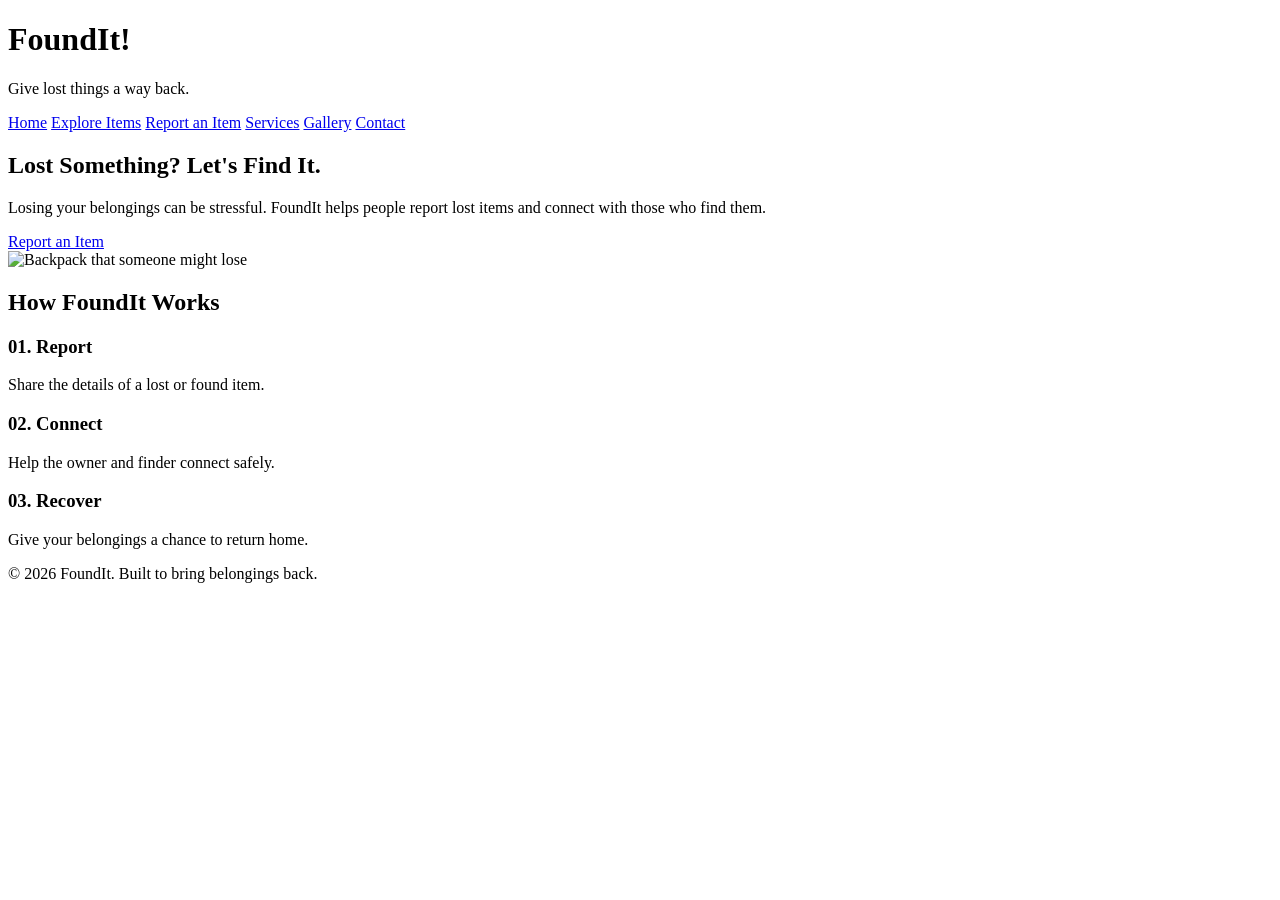
==== index.html @ bd084ee5 "Build FoundIt homepage" ====
<!DOCTYPE html>
<html lang="en">
<head>
    <meta charset="UTF-8">
    <meta name="viewport" content="width=device-width, initial-scale=1.0">
    <title>FoundIt | Lost and Found</title>
    <link rel="stylesheet" href="home.css">
</head>
<body>

    <header>
        <h1 id="logo">FoundIt<span>!</span></h1>
        <p class="tagline">Give lost things a way back.</p>

        <nav>
            <a href="index.html">Home</a>
            <a href="media.html">Explore Items</a>
            <a href="register.html">Report an Item</a>
            <a href="services.html">Services</a>
            <a href="portfolio.html">Gallery</a>
            <a href="contact.html">Contact</a>
        </nav>
    </header>

    <main>
        <section class="hero">
            <div class="hero-text">
                <h2>Lost Something? Let's Find It.</h2>

                <p>
                    Losing your belongings can be stressful.
                    FoundIt helps people report lost items and
                    connect with those who find them.
                </p>

                <a class="main-button" href="register.html">
                    Report an Item
                </a>
            </div>

            <img
                src="https://images.unsplash.com/photo-1553062407-98eeb64c6a62?auto=format&fit=crop&w=900&q=80"
                alt="Backpack that someone might lose"
            >
        </section>

        <section class="steps">
            <h2>How FoundIt Works</h2>

            <div class="step">
                <h3>01. Report</h3>
                <p>Share the details of a lost or found item.</p>
            </div>

            <div class="step">
                <h3>02. Connect</h3>
                <p>Help the owner and finder connect safely.</p>
            </div>

            <div class="step">
                <h3>03. Recover</h3>
                <p>Give your belongings a chance to return home.</p>
            </div>
        </section>
    </main>

    <footer>
        <p>&copy; 2026 FoundIt. Built to bring belongings back.</p>
    </footer>

</body>
</html>
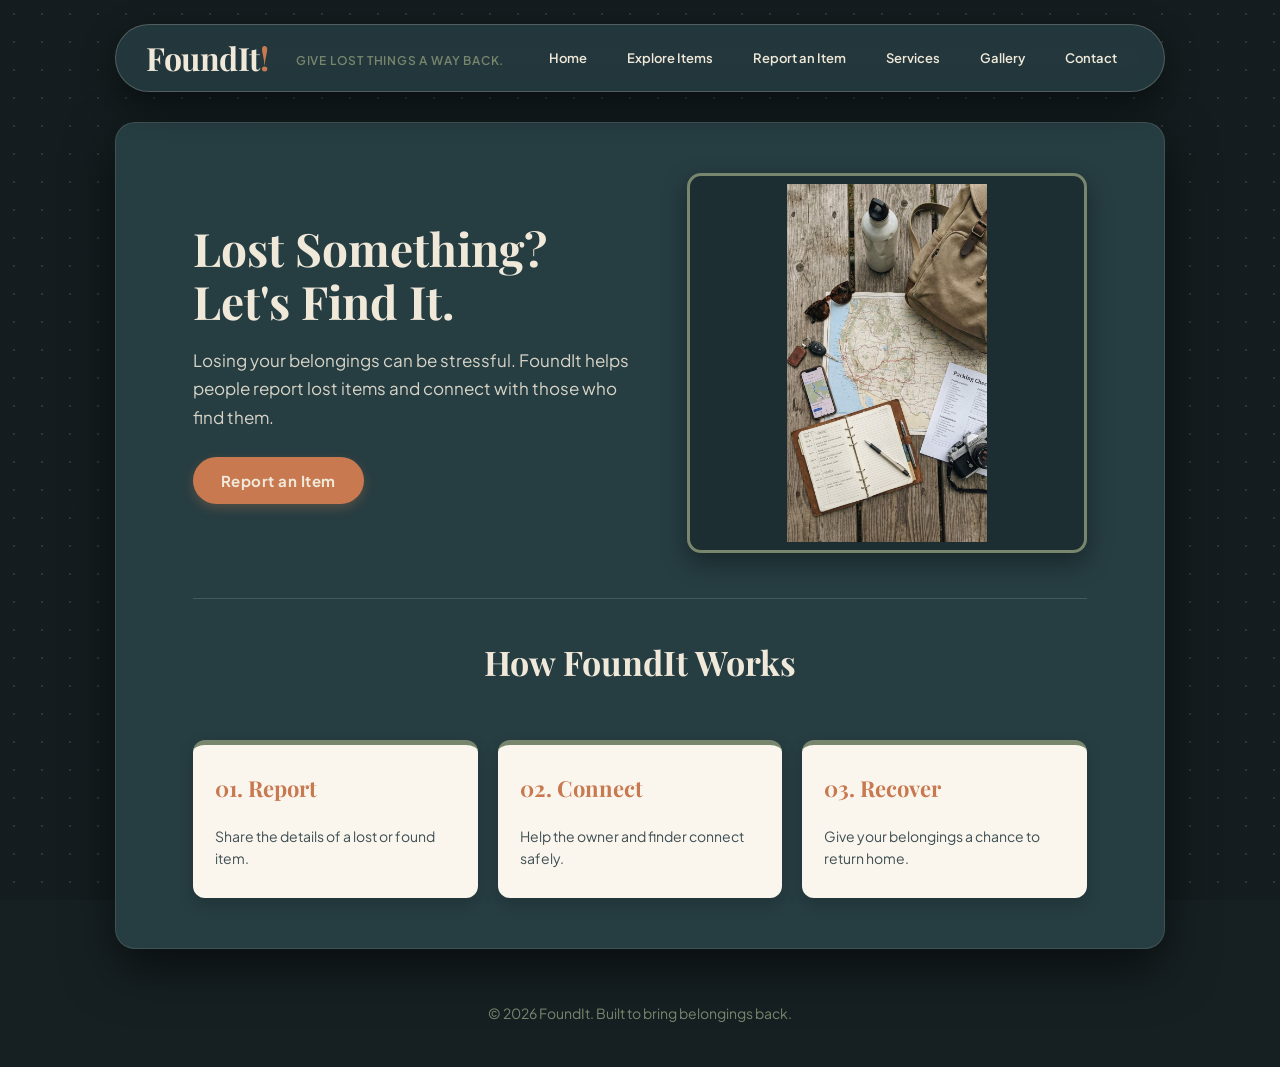
==== commit 0035f019: "." ====
--- a/index.html
+++ b/index.html
@@ -39,8 +39,8 @@
             </div>
 
             <img
-                src="https://images.unsplash.com/photo-1553062407-98eeb64c6a62?auto=format&fit=crop&w=900&q=80"
-                alt="Backpack that someone might lose"
+                src="hero-edc.jpg"
+                alt="Everyday carry items including keys, phone, camera, and backpack on map"
             >
         </section>
 
--- a/home.css
+++ b/home.css
@@ -0,0 +1,269 @@
+/* ==========================================
+   FOUNDIT - HOMEPAGE STYLESHEET (home.css)
+   Aesthetic: Retro Editorial with Floating Glass Top Bar
+   ========================================== */
+
+/* 1. Typography Import */
+@import url('https://fonts.googleapis.com/css2?family=Playfair+Display:ital,wght@0,700;0,900;1,700&family=Plus+Jakarta+Sans:wght@400;600;700&display=swap');
+
+/* 2. Global CSS Variables */
+:root {
+    --color-slate-panel: #263D42;   /* Central Panel Background */
+    --color-sage: #78866D;          /* Muted Sage Green Accent */
+    --color-cream: #F0E9D9;         /* Warm Cream Body Copy & Headings */
+    --color-cream-card: #FAF6EE;    /* Inner Step Card Surface */
+    --color-terracotta: #C87950;    /* Terracotta Action CTAs */
+    --color-terracotta-hover: #b0653d;
+    --font-heading: 'Playfair Display', Georgia, serif;
+    --font-body: 'Plus Jakarta Sans', Arial, sans-serif;
+}
+
+* {
+    box-sizing: border-box;
+}
+
+/* 3. Body & Layered Canvas Background */
+body {
+    margin: 0;
+    padding: 0;
+    font-family: var(--font-body);
+    color: var(--color-cream);
+    background-color: #162023;
+    background-image: 
+        radial-gradient(rgba(240, 233, 217, 0.12) 1px, transparent 1px),
+        linear-gradient(rgba(18, 26, 28, 0.60), rgba(18, 26, 28, 0.60)),
+        url('bg-edc.jpg');
+    background-size: 28px 28px, cover, cover;
+    background-position: 0 0, center, center;
+    background-attachment: fixed;
+    min-height: 100vh;
+}
+
+/* 4. Floating Capsule Top Header */
+header {
+    max-width: 1050px;
+    margin: 24px auto 0 auto;
+    padding: 16px 30px;
+    display: flex;
+    justify-content: space-between;
+    align-items: center;
+    background: rgba(38, 61, 66, 0.85);
+    backdrop-filter: blur(12px);
+    -webkit-backdrop-filter: blur(12px);
+    border: 1px solid rgba(240, 233, 217, 0.22);
+    border-radius: 50px;
+    box-shadow: 0 12px 35px rgba(0, 0, 0, 0.45);
+}
+
+#logo {
+    margin: 0;
+    font-family: var(--font-heading);
+    font-size: 32px;
+    line-height: 1;
+    letter-spacing: -0.5px;
+    color: var(--color-cream);
+}
+
+#logo span {
+    color: var(--color-terracotta);
+}
+
+.tagline {
+    color: var(--color-sage);
+    margin: 4px 0 0 0;
+    font-size: 12px;
+    font-weight: 600;
+    text-transform: uppercase;
+    letter-spacing: 0.8px;
+}
+
+nav {
+    display: flex;
+    align-items: center;
+    gap: 6px;
+    flex-wrap: wrap;
+}
+
+nav a {
+    color: var(--color-cream);
+    text-decoration: none;
+    font-size: 13px;
+    font-weight: 600;
+    padding: 8px 16px;
+    border-radius: 20px;
+    border: 1px solid transparent;
+    transition: all 0.2s ease;
+}
+
+nav a:hover {
+    background-color: var(--color-sage);
+    color: var(--color-cream);
+    border-color: rgba(240, 233, 217, 0.15);
+}
+
+/* 5. Central Floating Slate Panel */
+main {
+    max-width: 1050px;
+    margin: 30px auto 40px auto;
+    background-color: var(--color-slate-panel);
+    padding: 50px 6%;
+    border-radius: 20px;
+    box-shadow: 0 20px 50px rgba(0, 0, 0, 0.55);
+    border: 1px solid rgba(240, 233, 217, 0.12);
+}
+
+/* 6. Hero Section Layout */
+.hero {
+    display: flex;
+    align-items: center;
+    gap: 40px;
+    padding-bottom: 45px;
+    border-bottom: 1px solid rgba(240, 233, 217, 0.15);
+}
+
+.hero-text {
+    flex: 1;
+}
+
+.hero h2 {
+    font-family: var(--font-heading);
+    font-size: 46px;
+    line-height: 1.15;
+    margin-top: 0;
+    margin-bottom: 18px;
+    color: var(--color-cream);
+}
+
+.hero p {
+    line-height: 1.7;
+    color: rgba(240, 233, 217, 0.88);
+    font-size: 17px;
+    margin-bottom: 25px;
+}
+
+.hero img {
+    flex: 1;
+    max-width: 400px;
+    width: 100%;
+    height: 380px;
+    object-fit: contain;
+    background-color: #1c2e32;
+    padding: 8px;
+    border-radius: 14px;
+    border: 3px solid var(--color-sage);
+    box-shadow: 0 10px 25px rgba(0, 0, 0, 0.35);
+}
+
+.main-button {
+    display: inline-block;
+    background-color: var(--color-terracotta);
+    color: var(--color-cream);
+    padding: 14px 28px;
+    font-weight: 700;
+    font-size: 15px;
+    border-radius: 30px;
+    text-decoration: none;
+    letter-spacing: 0.5px;
+    box-shadow: 0 4px 12px rgba(200, 121, 80, 0.3);
+    transition: background-color 0.2s ease;
+}
+
+.main-button:hover {
+    background-color: var(--color-terracotta-hover);
+}
+
+/* 7. Steps Breakdown Grid */
+.steps {
+    padding-top: 40px;
+    display: flex;
+    flex-wrap: wrap;
+    gap: 20px;
+    justify-content: center;
+}
+
+.steps h2 {
+    width: 100%;
+    font-family: var(--font-heading);
+    font-size: 34px;
+    text-align: center;
+    margin-top: 0;
+    margin-bottom: 35px;
+    color: var(--color-cream);
+}
+
+.step {
+    flex: 1;
+    min-width: 250px;
+    background-color: var(--color-cream-card);
+    color: #1F2D30;
+    padding: 28px 22px;
+    border-radius: 12px;
+    border-top: 5px solid var(--color-sage);
+    box-shadow: 0 6px 16px rgba(0, 0, 0, 0.15);
+}
+
+.step h3 {
+    margin-top: 0;
+    font-family: var(--font-heading);
+    font-size: 22px;
+    color: var(--color-terracotta);
+}
+
+.step p {
+    line-height: 1.6;
+    font-size: 14px;
+    color: #3E4E52;
+    margin-bottom: 0;
+}
+
+/* 8. Footer */
+footer {
+    max-width: 1050px;
+    margin: 0 auto 30px auto;
+    text-align: center;
+    padding: 15px;
+}
+
+footer p {
+    margin: 0;
+    font-size: 14px;
+    color: var(--color-sage);
+}
+
+/* 9. Responsive Layout */
+@media (max-width: 768px) {
+    header {
+        flex-direction: column;
+        border-radius: 24px;
+        padding: 18px 20px;
+        gap: 14px;
+        margin: 15px 15px 0 15px;
+    }
+
+    nav {
+        justify-content: center;
+    }
+
+    main {
+        margin: 15px 15px 30px 15px;
+        padding: 30px 20px;
+    }
+
+    .hero {
+        flex-direction: column;
+        padding-bottom: 30px;
+    }
+
+    .hero img {
+        max-width: 100%;
+        height: 320px;
+    }
+
+    .hero h2 {
+        font-size: 34px;
+    }
+
+    .step {
+        width: 100%;
+    }
+}
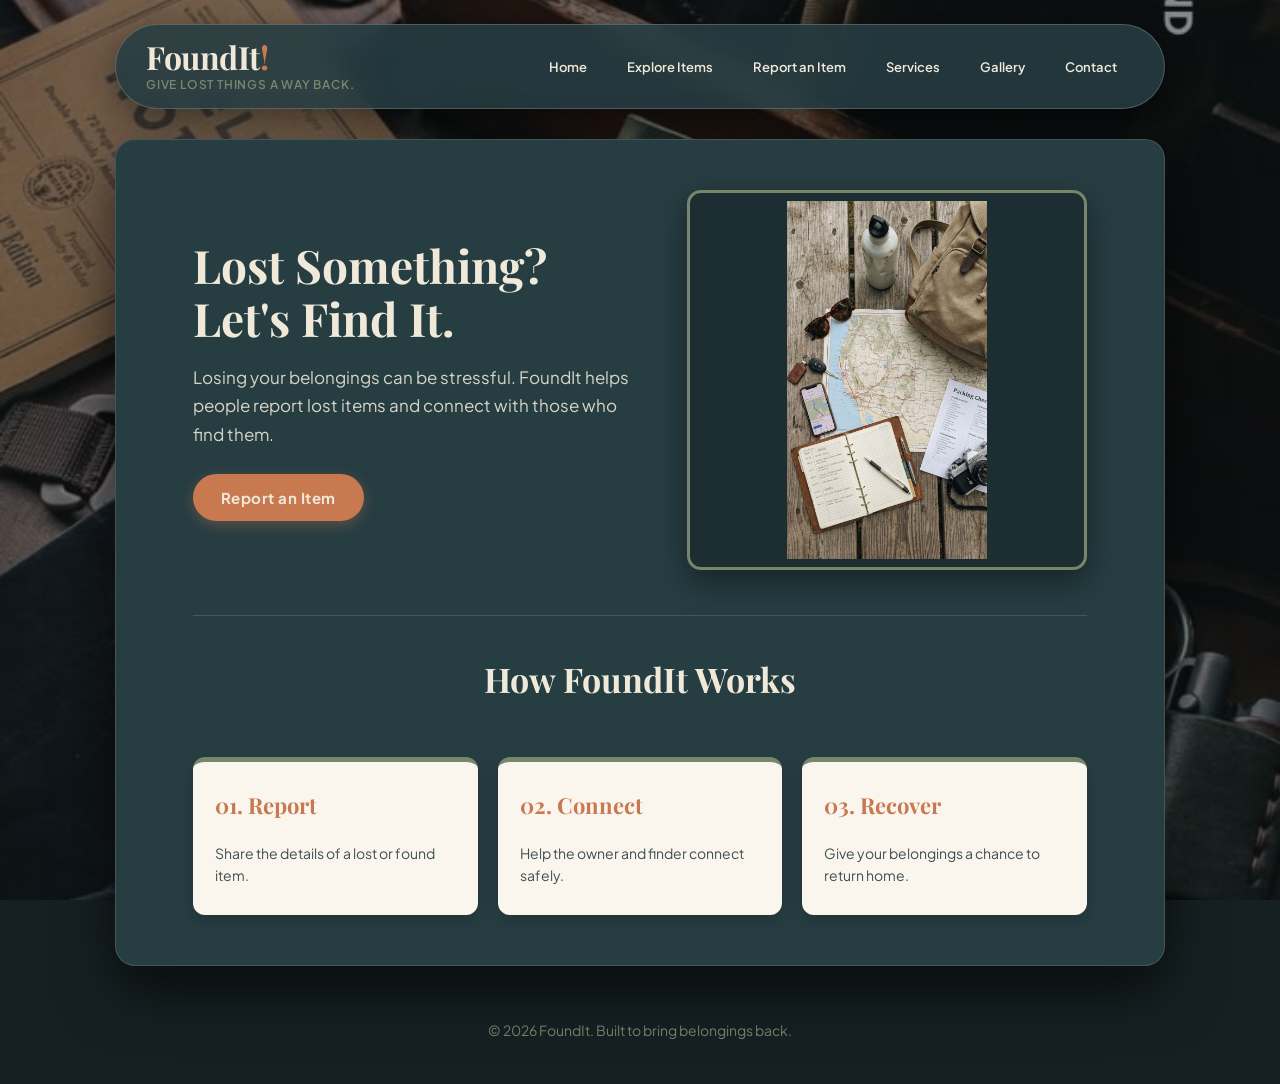
==== commit ab3df16c: "changes in bg" ====
--- a/index.html
+++ b/index.html
@@ -9,8 +9,10 @@
 <body>
 
     <header>
-        <h1 id="logo">FoundIt<span>!</span></h1>
-        <p class="tagline">Give lost things a way back.</p>
+        <div class="brand-group">
+            <h1 id="logo">FoundIt<span>!</span></h1>
+            <p class="tagline">Give lost things a way back.</p>
+        </div>
 
         <nav>
             <a href="index.html">Home</a>
--- a/home.css
+++ b/home.css
@@ -1,6 +1,6 @@
 /* ==========================================
    FOUNDIT - HOMEPAGE STYLESHEET (home.css)
-   Aesthetic: Retro Editorial with Floating Glass Top Bar
+   Aesthetic: Retro Editorial with Delayed Slow-Mo Entry
    ========================================== */
 
 /* 1. Typography Import */
@@ -8,11 +8,11 @@
 
 /* 2. Global CSS Variables */
 :root {
-    --color-slate-panel: #263D42;   /* Central Panel Background */
+    --color-slate-panel: #263D42;   /* Central Floating Panel Base */
     --color-sage: #78866D;          /* Muted Sage Green Accent */
-    --color-cream: #F0E9D9;         /* Warm Cream Body Copy & Headings */
+    --color-cream: #F0E9D9;         /* Warm Cream Body & Headings */
     --color-cream-card: #FAF6EE;    /* Inner Step Card Surface */
-    --color-terracotta: #C87950;    /* Terracotta Action CTAs */
+    --color-terracotta: #C87950;    /* Terracotta CTAs & Highlights */
     --color-terracotta-hover: #b0653d;
     --font-heading: 'Playfair Display', Georgia, serif;
     --font-body: 'Plus Jakarta Sans', Arial, sans-serif;
@@ -22,7 +22,7 @@
     box-sizing: border-box;
 }
 
-/* 3. Body & Layered Canvas Background */
+/* 3. Page Body & Full Photographic Background */
 body {
     margin: 0;
     padding: 0;
@@ -30,16 +30,15 @@
     color: var(--color-cream);
     background-color: #162023;
     background-image: 
-        radial-gradient(rgba(240, 233, 217, 0.12) 1px, transparent 1px),
-        linear-gradient(rgba(18, 26, 28, 0.60), rgba(18, 26, 28, 0.60)),
+        linear-gradient(rgba(18, 26, 28, 0.50), rgba(18, 26, 28, 0.50)),
         url('bg-edc.jpg');
-    background-size: 28px 28px, cover, cover;
-    background-position: 0 0, center, center;
+    background-size: cover;
+    background-position: center;
     background-attachment: fixed;
     min-height: 100vh;
 }
 
-/* 4. Floating Capsule Top Header */
+/* 4. Floating Capsule Header Bar */
 header {
     max-width: 1050px;
     margin: 24px auto 0 auto;
@@ -47,12 +46,13 @@
     display: flex;
     justify-content: space-between;
     align-items: center;
-    background: rgba(38, 61, 66, 0.85);
+    background: rgba(38, 61, 66, 0.88);
     backdrop-filter: blur(12px);
     -webkit-backdrop-filter: blur(12px);
     border: 1px solid rgba(240, 233, 217, 0.22);
     border-radius: 50px;
     box-shadow: 0 12px 35px rgba(0, 0, 0, 0.45);
+    animation: headerFade 1.0s ease-out forwards;
 }
 
 #logo {
@@ -92,7 +92,7 @@
     padding: 8px 16px;
     border-radius: 20px;
     border: 1px solid transparent;
-    transition: all 0.2s ease;
+    transition: all 0.25s ease;
 }
 
 nav a:hover {
@@ -101,18 +101,45 @@
     border-color: rgba(240, 233, 217, 0.15);
 }
 
-/* 5. Central Floating Slate Panel */
+/* 5. Central Floating Slate Panel (Slower Reveal Animation) */
 main {
     max-width: 1050px;
     margin: 30px auto 40px auto;
     background-color: var(--color-slate-panel);
     padding: 50px 6%;
     border-radius: 20px;
-    box-shadow: 0 20px 50px rgba(0, 0, 0, 0.55);
-    border: 1px solid rgba(240, 233, 217, 0.12);
-}
-
-/* 6. Hero Section Layout */
+    box-shadow: 0 25px 60px rgba(0, 0, 0, 0.65);
+    border: 1px solid rgba(240, 233, 217, 0.14);
+    
+    /* 1.5s initial delay + 1.8s smooth duration so user sees full bg first */
+    opacity: 0;
+    animation: slateReveal 1.8s cubic-bezier(0.16, 1, 0.3, 1) 1.5s forwards;
+}
+
+/* 6. Keyframe Animations */
+@keyframes slateReveal {
+    0% {
+        opacity: 0;
+        transform: translateY(60px) scale(0.96);
+    }
+    100% {
+        opacity: 1;
+        transform: translateY(0) scale(1);
+    }
+}
+
+@keyframes headerFade {
+    0% {
+        opacity: 0;
+        transform: translateY(-25px);
+    }
+    100% {
+        opacity: 1;
+        transform: translateY(0);
+    }
+}
+
+/* 7. Hero Section Layout */
 .hero {
     display: flex;
     align-items: center;
@@ -151,7 +178,13 @@
     padding: 8px;
     border-radius: 14px;
     border: 3px solid var(--color-sage);
-    box-shadow: 0 10px 25px rgba(0, 0, 0, 0.35);
+    box-shadow: 0 12px 30px rgba(0, 0, 0, 0.4);
+    transition: transform 0.4s ease, box-shadow 0.4s ease;
+}
+
+.hero img:hover {
+    transform: translateY(-4px);
+    box-shadow: 0 18px 40px rgba(0, 0, 0, 0.5);
 }
 
 .main-button {
@@ -164,15 +197,17 @@
     border-radius: 30px;
     text-decoration: none;
     letter-spacing: 0.5px;
-    box-shadow: 0 4px 12px rgba(200, 121, 80, 0.3);
-    transition: background-color 0.2s ease;
+    box-shadow: 0 4px 14px rgba(200, 121, 80, 0.35);
+    transition: all 0.25s ease;
 }
 
 .main-button:hover {
     background-color: var(--color-terracotta-hover);
-}
-
-/* 7. Steps Breakdown Grid */
+    transform: translateY(-2px);
+    box-shadow: 0 8px 20px rgba(200, 121, 80, 0.45);
+}
+
+/* 8. Steps Breakdown Grid */
 .steps {
     padding-top: 40px;
     display: flex;
@@ -200,6 +235,12 @@
     border-radius: 12px;
     border-top: 5px solid var(--color-sage);
     box-shadow: 0 6px 16px rgba(0, 0, 0, 0.15);
+    transition: transform 0.3s ease, box-shadow 0.3s ease;
+}
+
+.step:hover {
+    transform: translateY(-5px);
+    box-shadow: 0 12px 24px rgba(0, 0, 0, 0.25);
 }
 
 .step h3 {
@@ -216,7 +257,7 @@
     margin-bottom: 0;
 }
 
-/* 8. Footer */
+/* 9. Footer */
 footer {
     max-width: 1050px;
     margin: 0 auto 30px auto;
@@ -230,7 +271,7 @@
     color: var(--color-sage);
 }
 
-/* 9. Responsive Layout */
+/* 10. Responsive Layout */
 @media (max-width: 768px) {
     header {
         flex-direction: column;
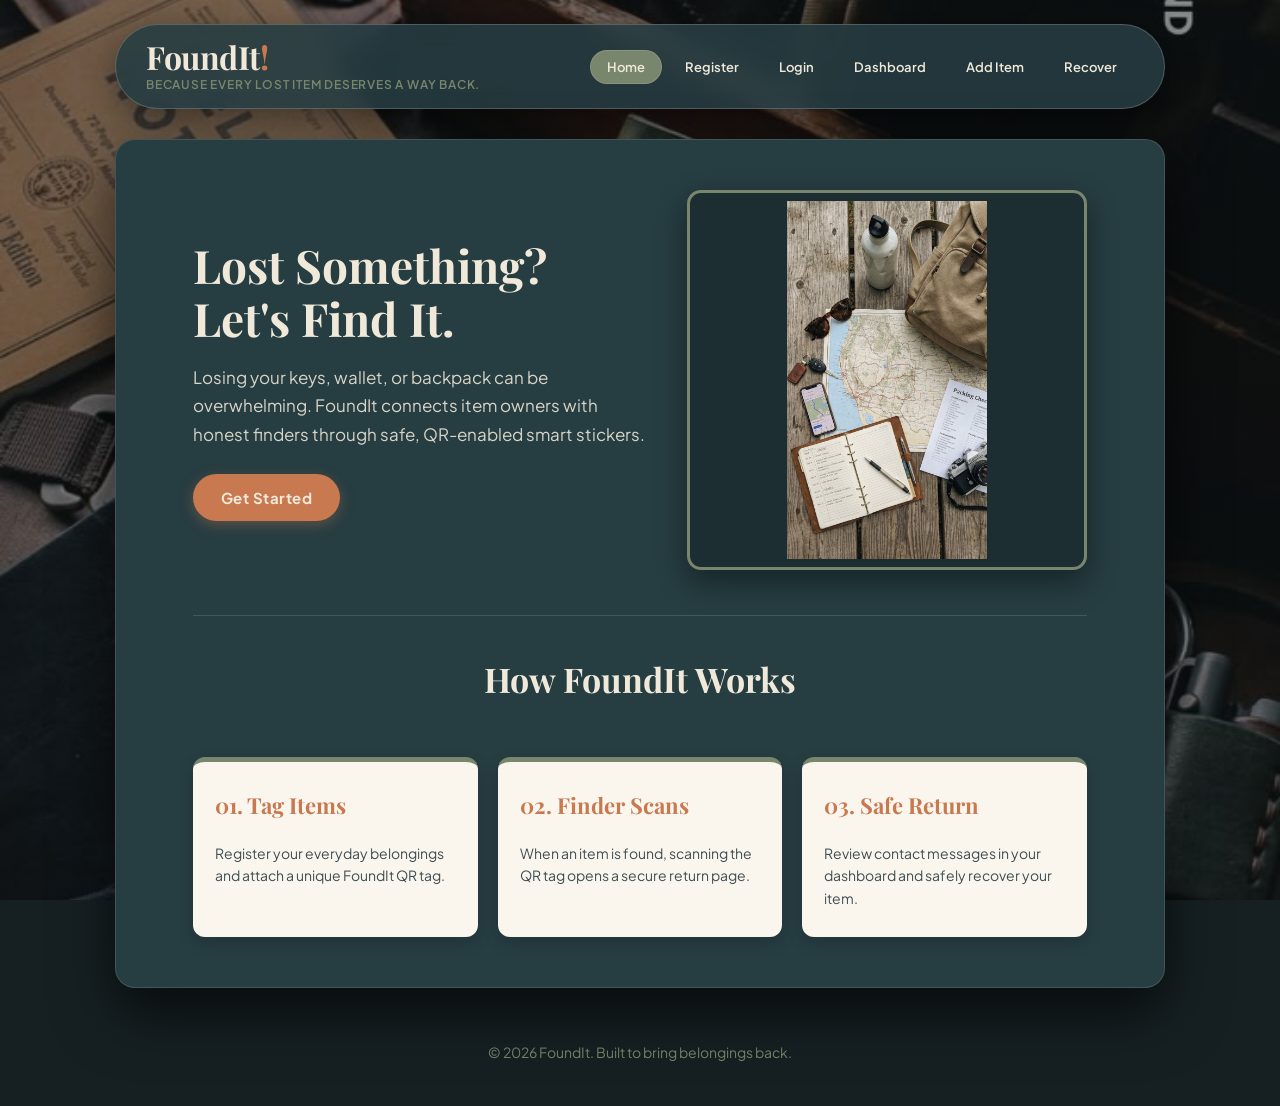
==== commit e6b844de: "changes in top bar options" ====
--- a/index.html
+++ b/index.html
@@ -3,46 +3,51 @@
 <head>
     <meta charset="UTF-8">
     <meta name="viewport" content="width=device-width, initial-scale=1.0">
-    <title>FoundIt | Lost and Found</title>
+    <title>FoundIt | Everyday Belongings Recovery</title>
+    <!-- Shared Brand Stylesheet -->
+    <link rel="stylesheet" href="global.css">
+    <!-- Homepage-Specific Stylesheet -->
     <link rel="stylesheet" href="home.css">
 </head>
 <body>
 
+    <!-- Shared Navigation Header -->
     <header>
         <div class="brand-group">
             <h1 id="logo">FoundIt<span>!</span></h1>
-            <p class="tagline">Give lost things a way back.</p>
+            <p class="tagline">Because every lost item deserves a way back.</p>
         </div>
 
         <nav>
-            <a href="index.html">Home</a>
-            <a href="media.html">Explore Items</a>
-            <a href="register.html">Report an Item</a>
-            <a href="services.html">Services</a>
-            <a href="portfolio.html">Gallery</a>
-            <a href="contact.html">Contact</a>
+            <a href="index.html" class="active">Home</a>
+            <a href="register.html">Register</a>
+            <a href="login.html">Login</a>
+            <a href="dashboard.html">Dashboard</a>
+            <a href="add-item.html">Add Item</a>
+            <a href="recover.html">Recover</a>
         </nav>
     </header>
 
+    <!-- Main Content Area -->
     <main>
         <section class="hero">
             <div class="hero-text">
                 <h2>Lost Something? Let's Find It.</h2>
 
                 <p>
-                    Losing your belongings can be stressful.
-                    FoundIt helps people report lost items and
-                    connect with those who find them.
+                    Losing your keys, wallet, or backpack can be overwhelming.
+                    FoundIt connects item owners with honest finders through safe, 
+                    QR-enabled smart stickers.
                 </p>
 
                 <a class="main-button" href="register.html">
-                    Report an Item
+                    Get Started
                 </a>
             </div>
 
             <img
                 src="hero-edc.jpg"
-                alt="Everyday carry items including keys, phone, camera, and backpack on map"
+                alt="Everyday carry items including keys, phone, camera, and notebook"
             >
         </section>
 
@@ -50,22 +55,23 @@
             <h2>How FoundIt Works</h2>
 
             <div class="step">
-                <h3>01. Report</h3>
-                <p>Share the details of a lost or found item.</p>
+                <h3>01. Tag Items</h3>
+                <p>Register your everyday belongings and attach a unique FoundIt QR tag.</p>
             </div>
 
             <div class="step">
-                <h3>02. Connect</h3>
-                <p>Help the owner and finder connect safely.</p>
+                <h3>02. Finder Scans</h3>
+                <p>When an item is found, scanning the QR tag opens a secure return page.</p>
             </div>
 
             <div class="step">
-                <h3>03. Recover</h3>
-                <p>Give your belongings a chance to return home.</p>
+                <h3>03. Safe Return</h3>
+                <p>Review contact messages in your dashboard and safely recover your item.</p>
             </div>
         </section>
     </main>
 
+    <!-- Shared Footer -->
     <footer>
         <p>&copy; 2026 FoundIt. Built to bring belongings back.</p>
     </footer>
--- a/global.css
+++ b/global.css
@@ -0,0 +1,177 @@
+/* ==========================================
+   FOUNDIT - GLOBAL BRAND STYLESHEET (global.css)
+   ========================================== */
+
+/* 1. Typography Imports */
+@import url('https://fonts.googleapis.com/css2?family=Playfair+Display:ital,wght@0,700;0,900;1,700&family=Plus+Jakarta+Sans:wght@400;600;700&display=swap');
+
+/* 2. Global CSS Palette Variables */
+:root {
+    --color-slate-panel: #263D42;   /* Dark Slate Teal - Main Cards & Panels */
+    --color-sage: #78866D;          /* Deep Sage - Subheadings & Borders */
+    --color-cream: #F0E9D9;         /* Warm Cream - Backgrounds & Primary Text */
+    --color-cream-card: #FAF6EE;    /* Inner Off-White Surface Fills */
+    --color-terracotta: #C87950;    /* Terracotta - Action Buttons & Highlights */
+    --color-terracotta-hover: #b0653d;
+    --font-heading: 'Playfair Display', Georgia, serif;
+    --font-body: 'Plus Jakarta Sans', Arial, sans-serif;
+}
+
+* {
+    box-sizing: border-box;
+}
+
+/* 3. Global Body Canvas */
+body {
+    margin: 0;
+    padding: 0;
+    font-family: var(--font-body);
+    color: var(--color-cream);
+    background-color: #162023;
+    background-image: 
+        linear-gradient(rgba(18, 26, 28, 0.55), rgba(18, 26, 28, 0.55)),
+        url('bg-edc.jpg');
+    background-size: cover;
+    background-position: center;
+    background-attachment: fixed;
+    min-height: 100vh;
+}
+
+/* 4. Shared Floating Glass Navigation Header */
+header {
+    max-width: 1050px;
+    margin: 24px auto 0 auto;
+    padding: 16px 30px;
+    display: flex;
+    justify-content: space-between;
+    align-items: center;
+    background: rgba(38, 61, 66, 0.88);
+    backdrop-filter: blur(12px);
+    -webkit-backdrop-filter: blur(12px);
+    border: 1px solid rgba(240, 233, 217, 0.22);
+    border-radius: 50px;
+    box-shadow: 0 12px 35px rgba(0, 0, 0, 0.45);
+    animation: headerFade 1.0s ease-out forwards;
+}
+
+.brand-group {
+    display: flex;
+    flex-direction: column;
+}
+
+#logo {
+    margin: 0;
+    font-family: var(--font-heading);
+    font-size: 30px;
+    line-height: 1;
+    letter-spacing: -0.5px;
+    color: var(--color-cream);
+}
+
+#logo span {
+    color: var(--color-terracotta);
+}
+
+.tagline {
+    color: var(--color-sage);
+    margin: 4px 0 0 0;
+    font-size: 11px;
+    font-weight: 600;
+    text-transform: uppercase;
+    letter-spacing: 0.8px;
+}
+
+nav {
+    display: flex;
+    align-items: center;
+    gap: 4px;
+    flex-wrap: wrap;
+}
+
+nav a {
+    color: var(--color-cream);
+    text-decoration: none;
+    font-size: 13px;
+    font-weight: 600;
+    padding: 8px 14px;
+    border-radius: 20px;
+    border: 1px solid transparent;
+    transition: all 0.25s ease;
+}
+
+nav a:hover,
+nav a.active {
+    background-color: var(--color-sage);
+    color: var(--color-cream);
+    border-color: rgba(240, 233, 217, 0.15);
+}
+
+/* 5. Shared Main Floating Container */
+main {
+    max-width: 1050px;
+    margin: 30px auto 40px auto;
+    background-color: var(--color-slate-panel);
+    padding: 45px 6%;
+    border-radius: 20px;
+    box-shadow: 0 25px 60px rgba(0, 0, 0, 0.65);
+    border: 1px solid rgba(240, 233, 217, 0.14);
+    opacity: 0;
+    animation: slateReveal 1.8s cubic-bezier(0.16, 1, 0.3, 1) 1.2s forwards;
+}
+
+/* 6. Keyframe Animations */
+@keyframes slateReveal {
+    0% {
+        opacity: 0;
+        transform: translateY(60px) scale(0.96);
+    }
+    100% {
+        opacity: 1;
+        transform: translateY(0) scale(1);
+    }
+}
+
+@keyframes headerFade {
+    0% {
+        opacity: 0;
+        transform: translateY(-25px);
+    }
+    100% {
+        opacity: 1;
+        transform: translateY(0);
+    }
+}
+
+/* 7. Shared Footer */
+footer {
+    max-width: 1050px;
+    margin: 0 auto 30px auto;
+    text-align: center;
+    padding: 15px;
+}
+
+footer p {
+    margin: 0;
+    font-size: 14px;
+    color: var(--color-sage);
+}
+
+/* 8. Global Responsiveness */
+@media (max-width: 768px) {
+    header {
+        flex-direction: column;
+        border-radius: 24px;
+        padding: 18px 20px;
+        gap: 14px;
+        margin: 15px 15px 0 15px;
+    }
+
+    nav {
+        justify-content: center;
+    }
+
+    main {
+        margin: 15px 15px 30px 15px;
+        padding: 30px 20px;
+    }
+}
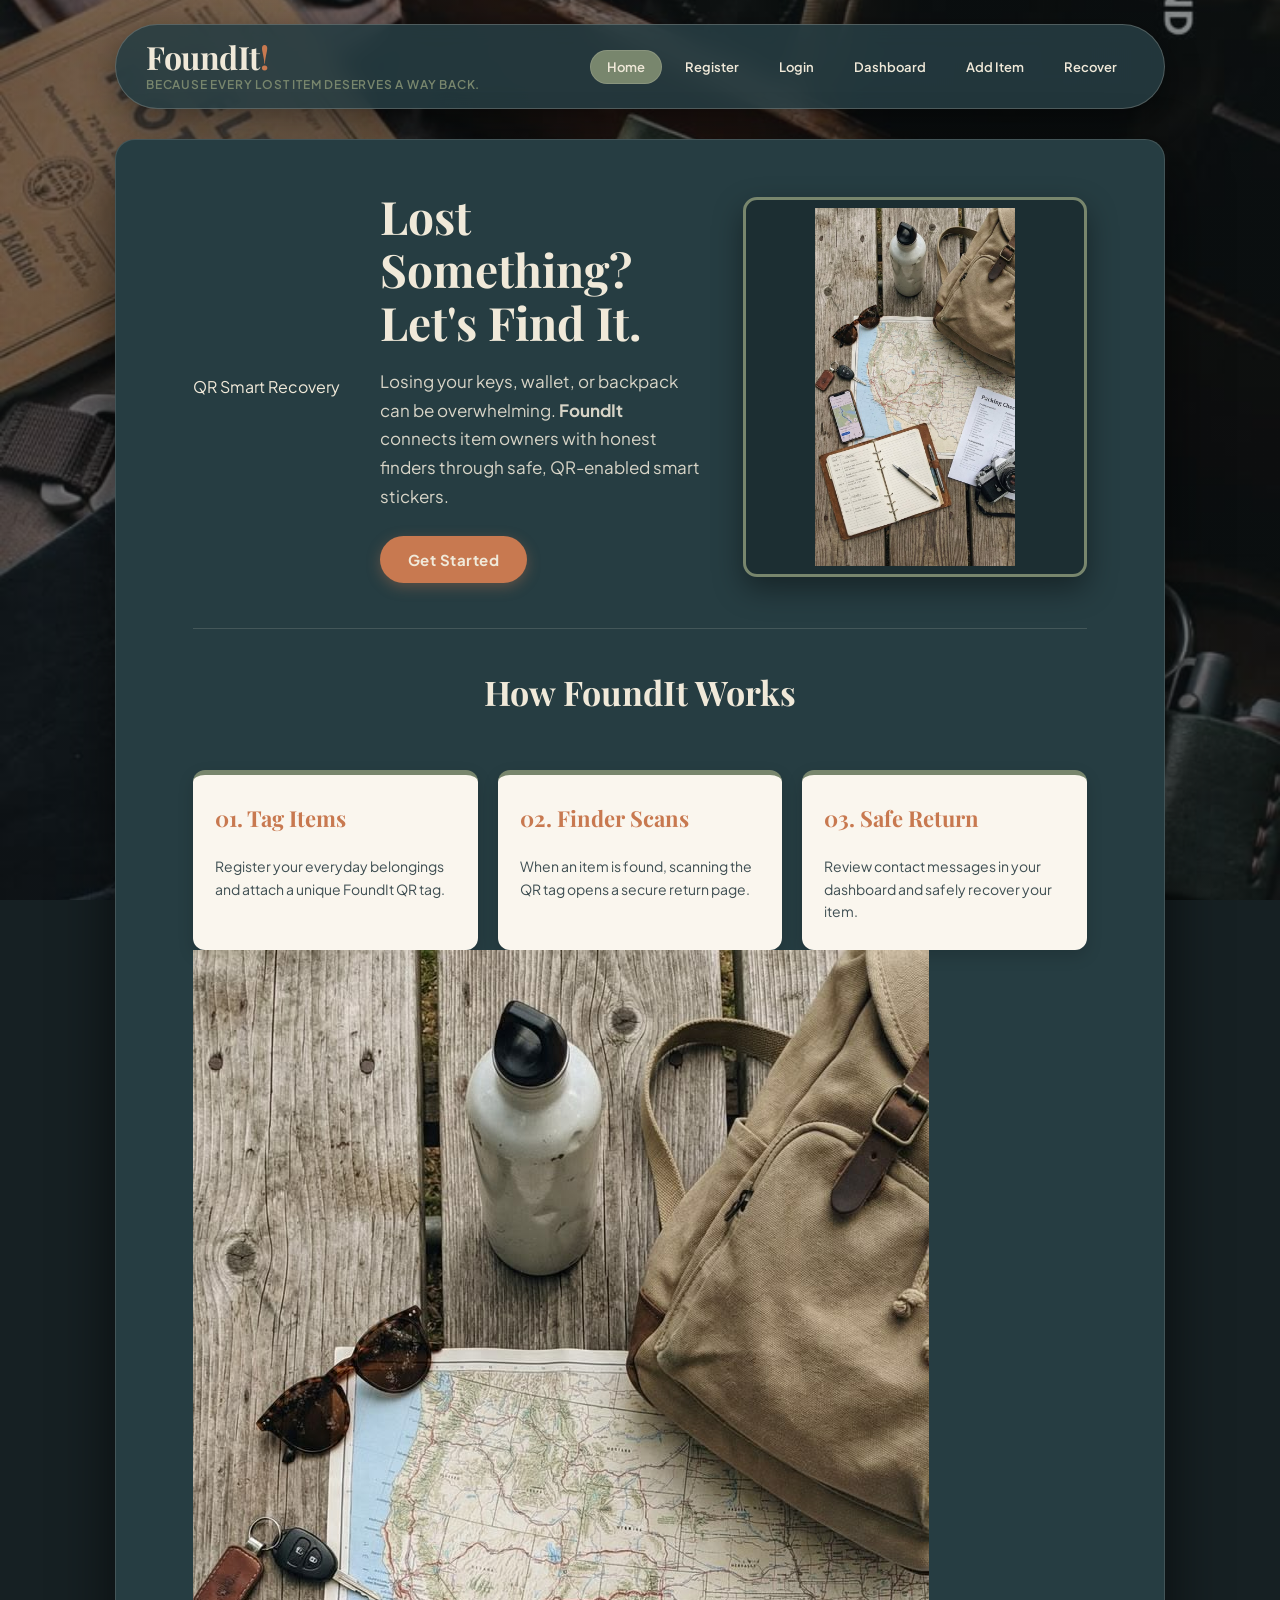
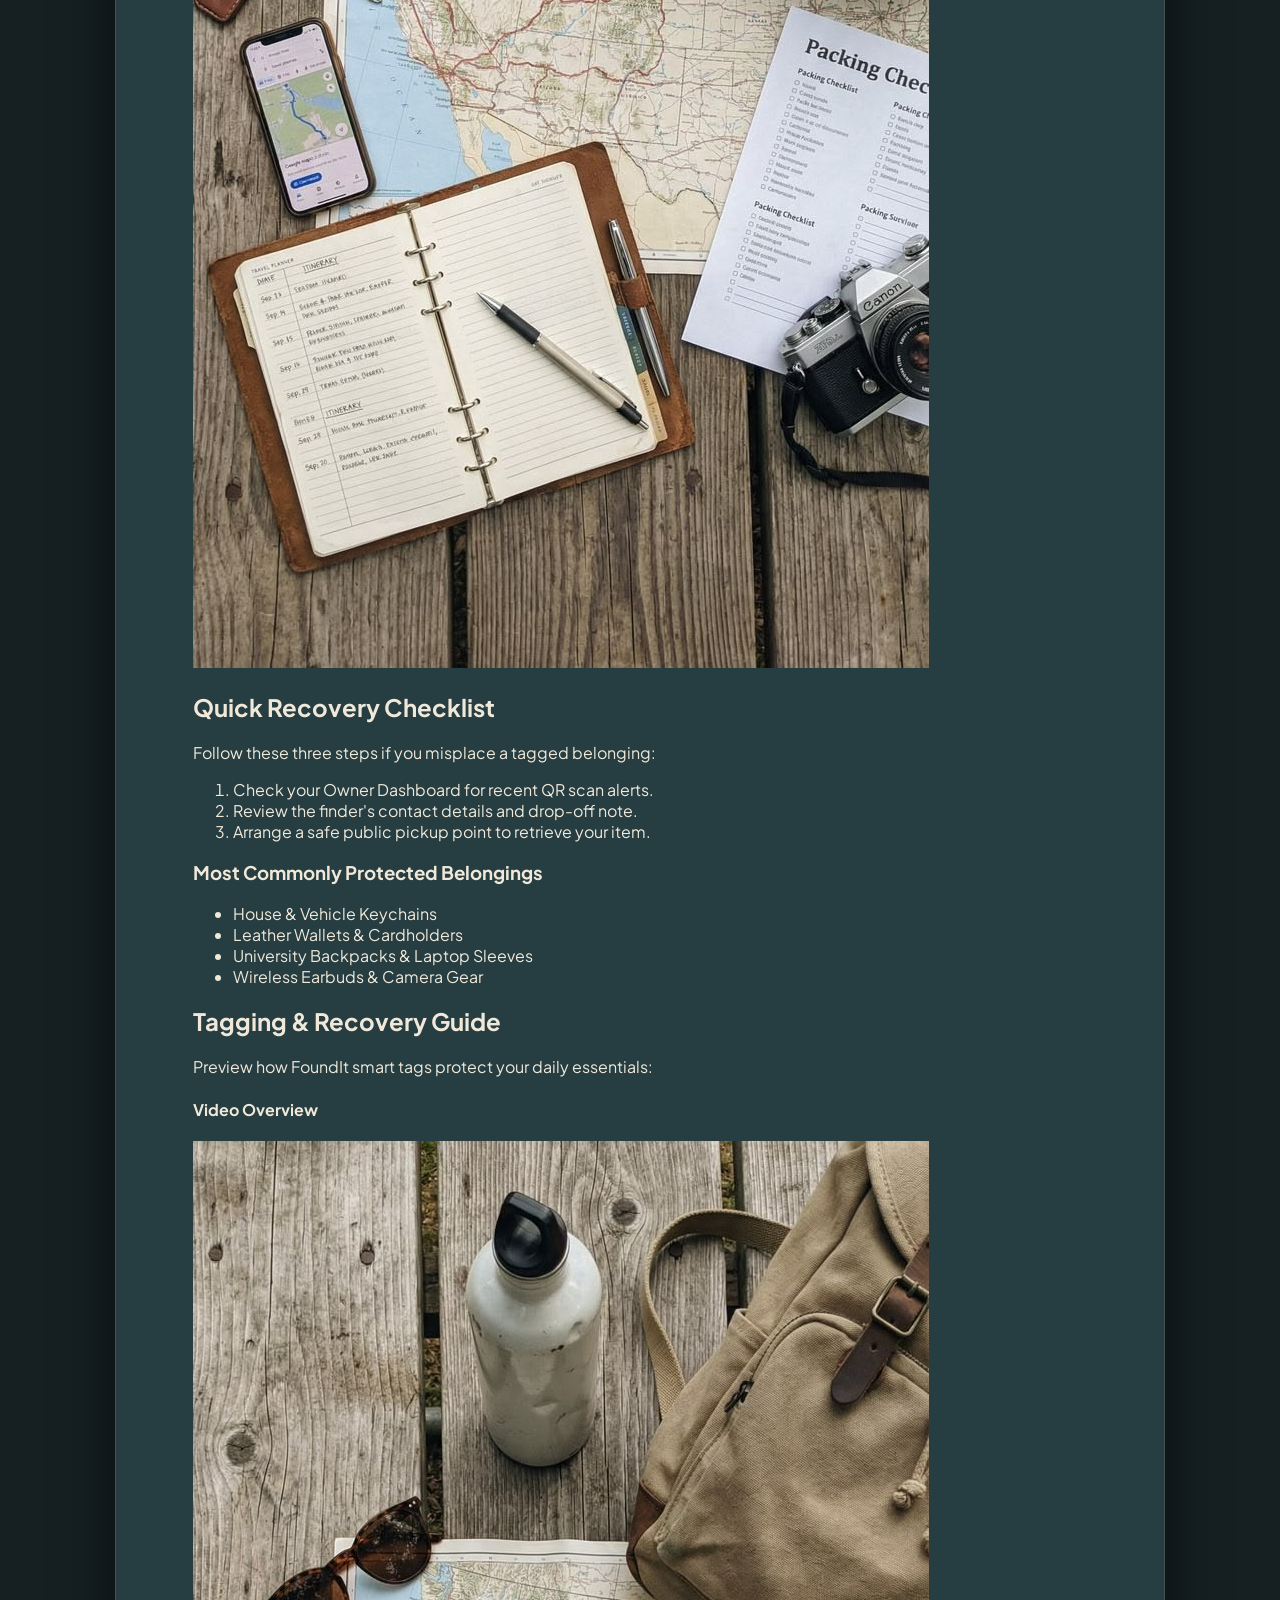
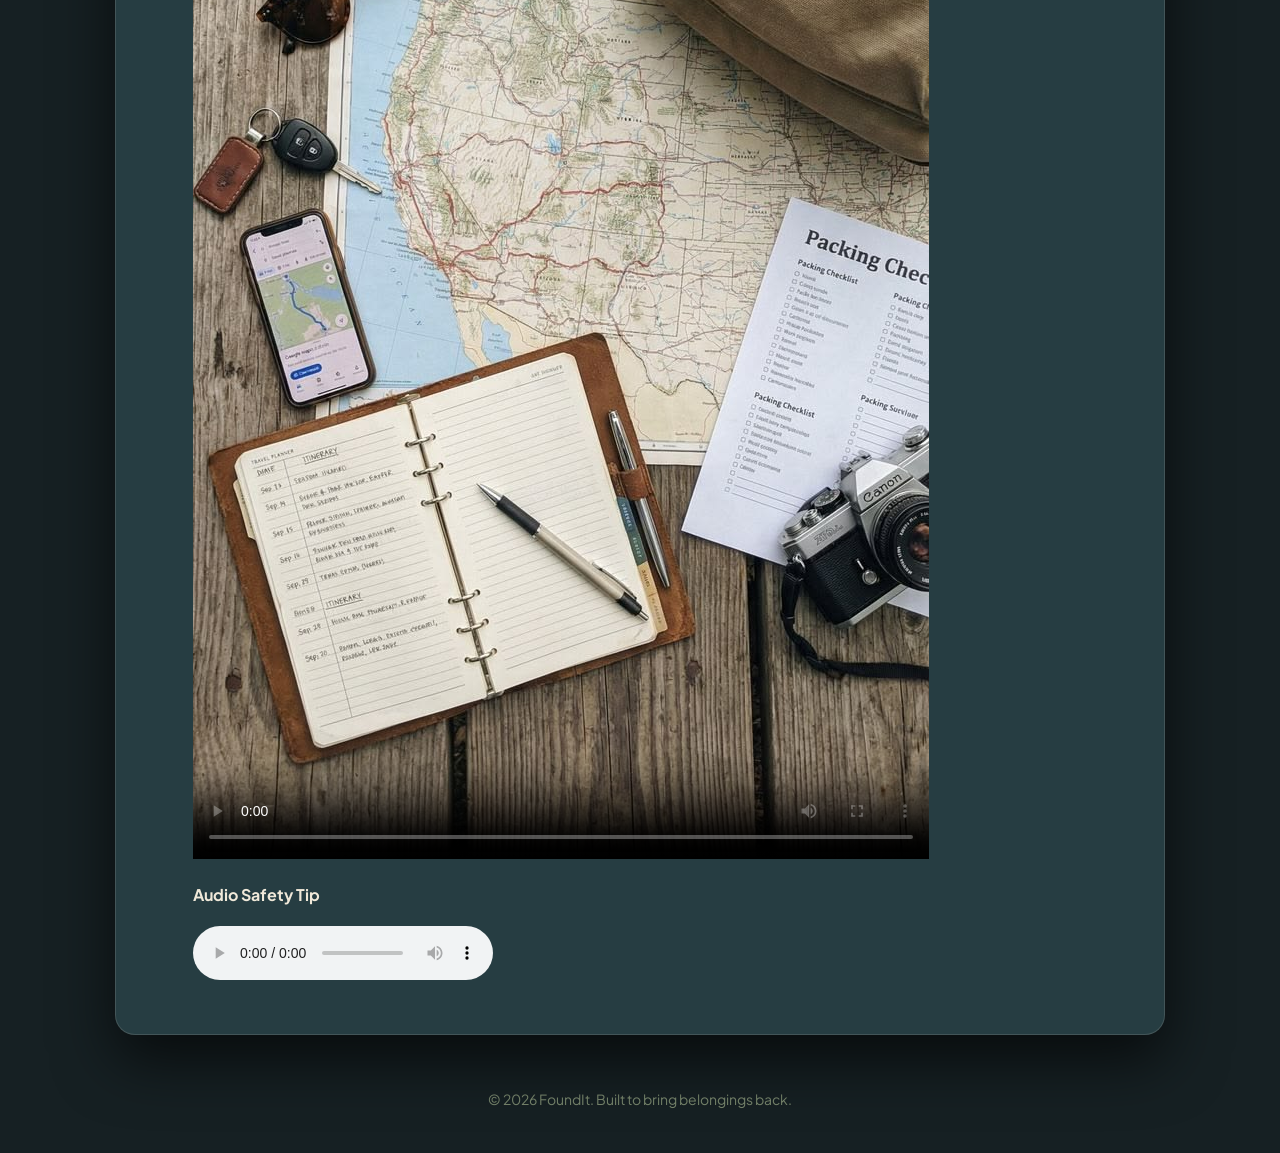
==== commit 296f8dd1: "Adding Ordered and unordered list" ====
--- a/index.html
+++ b/index.html
@@ -30,13 +30,16 @@
 
     <!-- Main Content Area -->
     <main>
+        <!-- Hero Section -->
         <section class="hero">
+            <span class="hero-badge">QR Smart Recovery</span>
+
             <div class="hero-text">
                 <h2>Lost Something? Let's Find It.</h2>
 
                 <p>
                     Losing your keys, wallet, or backpack can be overwhelming.
-                    FoundIt connects item owners with honest finders through safe, 
+                    <strong>FoundIt</strong> connects item owners with honest finders through safe, 
                     QR-enabled smart stickers.
                 </p>
 
@@ -51,6 +54,7 @@
             >
         </section>
 
+        <!-- 3-Step Process Section -->
         <section class="steps">
             <h2>How FoundIt Works</h2>
 
@@ -69,6 +73,51 @@
                 <p>Review contact messages in your dashboard and safely recover your item.</p>
             </div>
         </section>
+
+        <!-- Editorial Recovery Guide (Lists & Floated Image) -->
+        <section class="recovery-guide">
+            <img src="hero-edc.jpg" alt="Everyday carry essentials" class="float-img">
+            <h2>Quick Recovery Checklist</h2>
+            <p>Follow these three steps if you misplace a tagged belonging:</p>
+
+            <ol>
+                <li>Check your Owner Dashboard for recent QR scan alerts.</li>
+                <li>Review the finder's contact details and drop-off note.</li>
+                <li>Arrange a safe public pickup point to retrieve your item.</li>
+            </ol>
+
+            <h3>Most Commonly Protected Belongings</h3>
+            <ul>
+                <li>House &amp; Vehicle Keychains</li>
+                <li>Leather Wallets &amp; Cardholders</li>
+                <li>University Backpacks &amp; Laptop Sleeves</li>
+                <li>Wireless Earbuds &amp; Camera Gear</li>
+            </ul>
+        </section>
+
+        <!-- Media Walkthrough Section (Video & Audio) -->
+        <section class="media-box">
+            <h2>Tagging &amp; Recovery Guide</h2>
+            <p>Preview how FoundIt smart tags protect your daily essentials:</p>
+
+            <div class="media-grid">
+                <div>
+                    <h4>Video Overview</h4>
+                    <video controls poster="hero-edc.jpg">
+                        <source src="safety-video.mp4" type="video/mp4">
+                        Your browser does not support video playback.
+                    </video>
+                </div>
+
+                <div>
+                    <h4>Audio Safety Tip</h4>
+                    <audio controls>
+                        <source src="reminder.mp3" type="audio/mpeg">
+                        Your browser does not support audio playback.
+                    </audio>
+                </div>
+            </div>
+        </section>
     </main>
 
     <!-- Shared Footer -->
